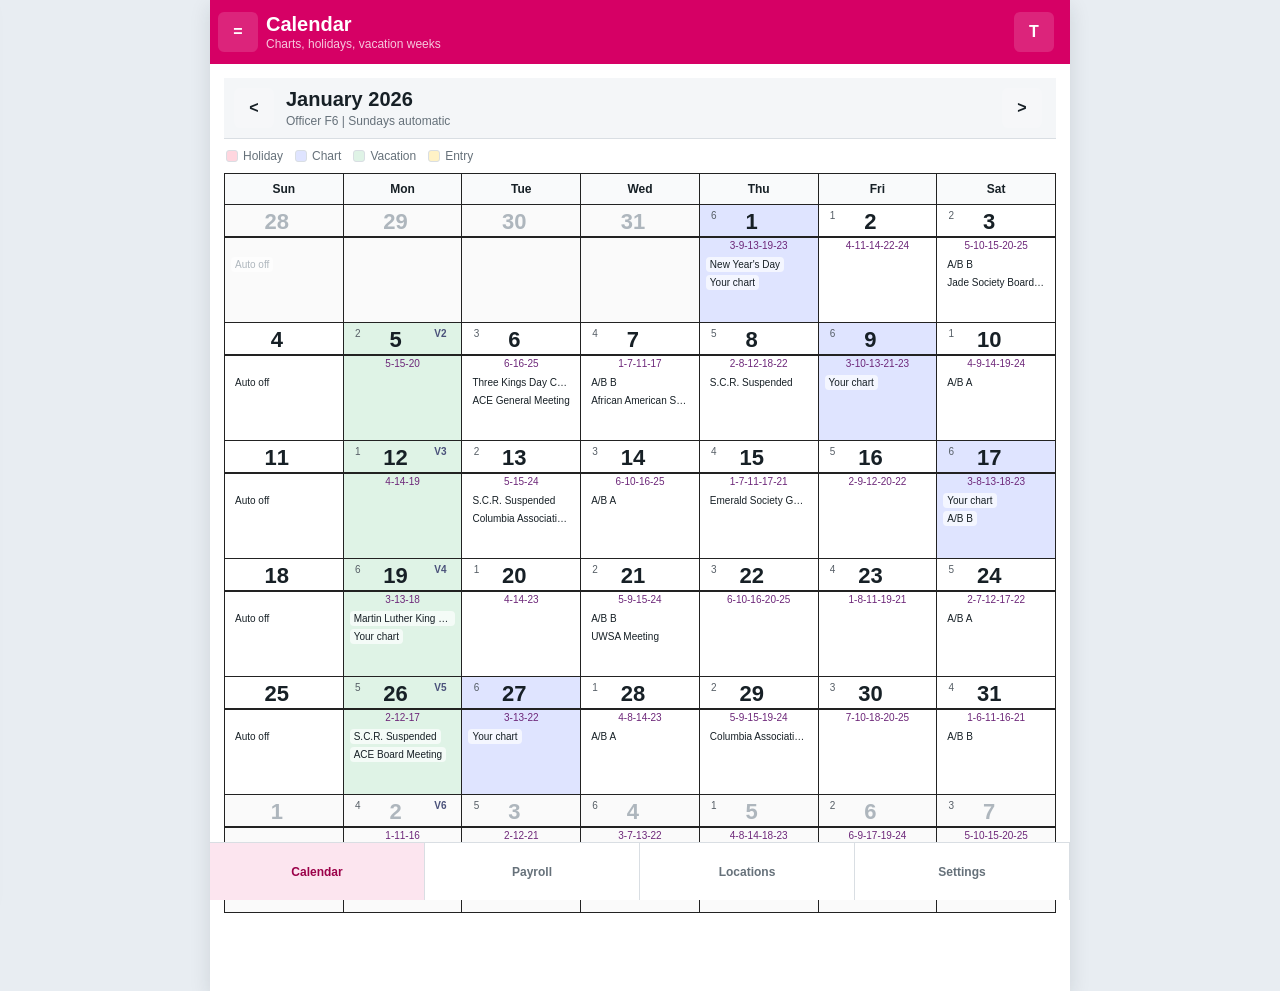
==== index.html @ 22034776 "Initial sanitation daily prototype" ====
<!doctype html>
<html lang="en">
<head>
  <meta charset="utf-8">
  <meta name="viewport" content="width=device-width, initial-scale=1">
  <title>Sanitation Daily</title>
  <link rel="stylesheet" href="styles.css">
</head>
<body>
  <div class="app-shell">
    <header class="topbar">
      <button class="icon-button" id="drawerToggle" aria-label="Open menu">=</button>
      <div class="title-block">
        <h1 id="screenTitle">Calendar</h1>
        <span id="screenSubtitle">Phase 1</span>
      </div>
      <button class="icon-button" id="todayButton" aria-label="Jump to today">T</button>
    </header>

    <aside class="drawer" id="drawer" aria-label="Main menu">
      <div class="drawer-brand">
        <div class="brand-mark">SD</div>
        <div>
          <strong>Sanitation Daily</strong>
          <span>34 open items</span>
        </div>
      </div>
      <nav class="drawer-nav">
        <button class="nav-item active" data-screen="calendar">Calendar</button>
        <button class="nav-item" data-screen="payroll">Payroll Entry</button>
        <button class="nav-item" data-screen="locations">Locations</button>
        <button class="nav-item" data-screen="settings">Settings</button>
        <button class="nav-item" data-screen="rules">Charts / Holidays</button>
      </nav>
      <div class="drawer-foot">
        <span>Phase 1 focus</span>
        <strong>Calendar, Payroll, Settings, Locations</strong>
      </div>
    </aside>
    <div class="scrim" id="scrim"></div>

    <main class="content">
      <section class="screen active" id="calendarScreen" aria-labelledby="calendarHeading">
        <div class="calendar-toolbar">
          <button class="step-button" id="prevMonth" aria-label="Previous month">&lt;</button>
          <div>
            <h2 id="calendarHeading">January 2025</h2>
            <p id="calendarMode">Officer F6, Sundays automatic</p>
          </div>
          <button class="step-button" id="nextMonth" aria-label="Next month">&gt;</button>
        </div>
        <div class="calendar-legend">
          <span><i class="swatch holiday"></i>Holiday</span>
          <span><i class="swatch chart"></i>Chart</span>
          <span><i class="swatch vacation"></i>Vacation</span>
          <span><i class="swatch entry"></i>Entry</span>
        </div>
        <div class="calendar-grid" id="calendarGrid"></div>
      </section>

      <section class="screen" id="payrollScreen" aria-labelledby="payrollHeading">
        <div class="screen-band">
          <h2 id="payrollHeading">Payroll Entry</h2>
          <input type="date" id="entryDate">
        </div>

        <form id="payrollForm" class="form-stack">
          <fieldset class="segmented" aria-label="Work status">
            <label><input type="radio" name="workStatus" value="workedHoliday" checked><span>Worked/Holiday</span></label>
            <label><input type="radio" name="workStatus" value="workedChart"><span>Worked Chart</span></label>
            <label><input type="radio" name="workStatus" value="workedVacation"><span>Worked Vacation</span></label>
          </fieldset>

          <label class="field">
            <span>Location</span>
            <select id="entryLocation"></select>
          </label>

          <label class="field">
            <span>Function</span>
            <select id="entryFunction"></select>
          </label>
          <div class="status-row" id="functionStatus">No paid rule selected yet.</div>

          <div class="two-col">
            <label class="field">
              <span>Shift Start</span>
              <select id="shiftStart"></select>
            </label>
            <label class="field">
              <span>Shift End</span>
              <select id="shiftEnd"></select>
            </label>
          </div>

          <label class="check-row">
            <input type="checkbox" id="routeExtension" checked>
            <span>Route Extension</span>
          </label>

          <label class="field">
            <span>Truck Money (In Hours)</span>
            <select id="truckMoney"></select>
          </label>

          <div class="two-col">
            <label class="field">
              <span>Partner</span>
              <input id="partner" type="text" placeholder="Partner name">
            </label>
            <label class="field">
              <span>Dump</span>
              <select id="dumpStatus"></select>
            </label>
          </div>

          <div class="number-grid">
            <label class="field"><span>Comp Gained</span><input id="compGained" inputmode="decimal" type="number" step="0.25" value="0"></label>
            <label class="field"><span>Comp Used</span><input id="compUsed" inputmode="decimal" type="number" step="0.25" value="0"></label>
            <label class="field"><span>Holiday Gained</span><input id="holidayGained" inputmode="decimal" type="number" step="0.25" value="0"></label>
            <label class="field"><span>Holiday Used</span><input id="holidayUsed" inputmode="decimal" type="number" step="0.25" value="0"></label>
            <label class="field"><span>Gains</span><input id="gains" inputmode="numeric" type="number" step="1" value="0"></label>
            <label class="field"><span>Losses</span><input id="losses" inputmode="numeric" type="number" step="1" value="0"></label>
          </div>

          <label class="check-row">
            <input type="checkbox" id="paidForWork">
            <span>Paid For Work</span>
          </label>

          <label class="field">
            <span>Note</span>
            <textarea id="note" rows="4" placeholder="Daily notes"></textarea>
          </label>

          <div class="action-row">
            <button type="submit" class="primary">Save Entry</button>
            <button type="button" id="clearEntry" class="secondary">Clear</button>
          </div>
        </form>
      </section>

      <section class="screen" id="locationsScreen" aria-labelledby="locationsHeading">
        <div class="screen-band">
          <h2 id="locationsHeading">Locations</h2>
          <select id="boroughSelect">
            <option>Manhattan</option>
            <option>Bronx</option>
            <option>Brooklyn</option>
            <option>Queens</option>
            <option>Staten Island</option>
          </select>
        </div>
        <div class="location-layout">
          <div class="location-list" id="locationList"></div>
          <article class="location-detail" id="locationDetail"></article>
        </div>
      </section>

      <section class="screen" id="settingsScreen" aria-labelledby="settingsHeading">
        <div class="screen-band">
          <h2 id="settingsHeading">Settings</h2>
          <button class="secondary compact" id="saveSettings">Save</button>
        </div>

        <div class="settings-grid">
          <label class="field">
            <span>Calendar Year</span>
            <select id="settingYear"></select>
          </label>
          <label class="field">
            <span>Chart Type</span>
            <select id="chartType">
              <option value="officer">Officer Chart</option>
              <option value="sanitation">Sanitation Worker Chart</option>
              <option value="ab">A-Day / B-Day</option>
              <option value="saturday">Saturday Chart</option>
            </select>
          </label>
          <label class="field">
            <span>Officer Chart</span>
            <select id="officerChart"></select>
          </label>
          <label class="field">
            <span>Sanitation Chart</span>
            <select id="sanitationChart"></select>
          </label>
          <label class="field">
            <span>A/B Chart</span>
            <select id="abChart">
              <option value="A">A Day</option>
              <option value="B">B Day</option>
            </select>
          </label>
          <label class="check-row">
            <input type="checkbox" id="saturdayChart">
            <span>Saturday Chart</span>
          </label>
          <label class="field">
            <span>Home District</span>
            <select id="homeDistrict"></select>
          </label>
          <label class="field">
            <span>Money Storage</span>
            <select id="moneyStorage">
              <option value="both">Hours + Dollars</option>
            </select>
          </label>
        </div>

        <section class="settings-section">
          <h3>Vacation Batches</h3>
          <div class="vacation-grid" id="vacationGrid"></div>
        </section>
      </section>

      <section class="screen" id="rulesScreen" aria-labelledby="rulesHeading">
        <div class="screen-band">
          <h2 id="rulesHeading">Charts / Holidays</h2>
          <span class="pill">Draft rules</span>
        </div>
        <div class="rules-list" id="rulesList"></div>
      </section>
    </main>

    <nav class="bottom-nav" aria-label="Quick navigation">
      <button class="bottom-item active" data-screen="calendar">Calendar</button>
      <button class="bottom-item" data-screen="payroll">Payroll</button>
      <button class="bottom-item" data-screen="locations">Locations</button>
      <button class="bottom-item" data-screen="settings">Settings</button>
    </nav>

    <div class="modal-scrim" id="vacationPicker" hidden>
      <section class="vacation-dialog" role="dialog" aria-modal="true" aria-labelledby="vacationPickerTitle">
        <div class="vacation-dialog-head">
          <h2 id="vacationPickerTitle">Choose A Vacation Batch</h2>
          <button class="icon-button" type="button" id="vacationPickerClose" aria-label="Close vacation batch picker">x</button>
        </div>
        <div class="vacation-option-list" id="vacationOptionList"></div>
      </section>
    </div>
  </div>

  <script src="app.js"></script>
</body>
</html>
---- styles.css ----
:root {
  --ink: #172026;
  --muted: #66717a;
  --line: #d9dee3;
  --calendar-sheet-line: #222;
  --paper: #ffffff;
  --band: #f4f6f8;
  --accent: #d60065;
  --accent-dark: #9b0049;
  --blue: #dfe4ff;
  --blue-ink: #2038a5;
  --pink: #ffd6df;
  --green: #dff3e6;
  --amber: #fff2c6;
  --teal: #d9f4f1;
  --shadow: 0 6px 20px rgba(18, 31, 42, 0.12);
}

* {
  box-sizing: border-box;
}

body {
  margin: 0;
  min-height: 100vh;
  color: var(--ink);
  background: #e8edf2;
  font-family: Arial, Helvetica, sans-serif;
}

button,
input,
select,
textarea {
  font: inherit;
}

button {
  cursor: pointer;
}

.app-shell {
  position: relative;
  max-width: 860px;
  min-height: 100vh;
  margin: 0 auto;
  background: var(--paper);
  box-shadow: var(--shadow);
  overflow-x: hidden;
}

.topbar {
  position: sticky;
  top: 0;
  z-index: 20;
  display: grid;
  grid-template-columns: 48px 1fr 48px;
  align-items: center;
  min-height: 64px;
  padding: 8px 8px;
  color: #fff;
  background: var(--accent);
}

.title-block h1 {
  margin: 0;
  font-size: 20px;
  line-height: 1.1;
  letter-spacing: 0;
}

.title-block span {
  display: block;
  margin-top: 2px;
  font-size: 12px;
  color: rgba(255, 255, 255, 0.78);
}

.icon-button,
.step-button {
  width: 40px;
  height: 40px;
  border: 0;
  border-radius: 6px;
  color: inherit;
  background: rgba(255, 255, 255, 0.14);
  font-weight: 700;
}

.drawer {
  position: fixed;
  z-index: 40;
  inset: 0 auto 0 0;
  width: min(330px, 84vw);
  background: #fff;
  transform: translateX(-105%);
  transition: transform 180ms ease;
  box-shadow: var(--shadow);
}

.drawer.open {
  transform: translateX(0);
}

.scrim {
  position: fixed;
  z-index: 35;
  inset: 0;
  display: none;
  background: rgba(0, 0, 0, 0.36);
}

.scrim.open {
  display: block;
}

.drawer-brand {
  display: flex;
  gap: 12px;
  align-items: center;
  padding: 18px 18px 14px;
  color: #fff;
  background: linear-gradient(135deg, var(--accent), #6b2737);
}

.brand-mark {
  display: grid;
  width: 48px;
  height: 48px;
  place-items: center;
  border-radius: 50%;
  background: rgba(255, 255, 255, 0.2);
  font-weight: 700;
}

.drawer-brand span,
.drawer-foot span {
  display: block;
  margin-top: 3px;
  font-size: 12px;
  color: rgba(255, 255, 255, 0.78);
}

.drawer-nav {
  display: grid;
  padding: 8px;
}

.nav-item {
  min-height: 48px;
  border: 0;
  border-radius: 6px;
  padding: 0 14px;
  text-align: left;
  color: var(--ink);
  background: transparent;
}

.nav-item.active,
.nav-item:hover {
  background: #f6dbe7;
  color: var(--accent-dark);
  font-weight: 700;
}

.drawer-foot {
  margin: 14px;
  padding: 12px;
  border-radius: 6px;
  color: #fff;
  background: #2c3640;
}

.content {
  padding: 14px 14px 78px;
}

.screen {
  display: none;
}

.screen.active {
  display: block;
}

.calendar-toolbar,
.screen-band {
  display: grid;
  grid-template-columns: 44px 1fr 44px;
  gap: 8px;
  align-items: center;
  padding: 10px;
  border-bottom: 1px solid var(--line);
  background: var(--band);
}

.screen-band {
  grid-template-columns: 1fr auto;
  min-height: 56px;
}

.calendar-toolbar h2,
.screen-band h2 {
  margin: 0;
  font-size: 20px;
  letter-spacing: 0;
}

.calendar-toolbar p {
  margin: 3px 0 0;
  font-size: 12px;
  color: var(--muted);
}

.calendar-legend {
  display: flex;
  gap: 12px;
  flex-wrap: wrap;
  padding: 10px 2px;
  font-size: 12px;
  color: var(--muted);
}

.calendar-legend span {
  display: inline-flex;
  align-items: center;
  gap: 5px;
}

.swatch {
  width: 12px;
  height: 12px;
  border: 1px solid var(--line);
  border-radius: 3px;
}

.swatch.holiday,
.day.holiday {
  background: var(--pink);
}

.swatch.chart,
.day.chart {
  background: var(--blue);
}

.swatch.vacation,
.day.vacation {
  background: var(--green);
}

.swatch.entry {
  background: var(--amber);
}

.calendar-grid {
  display: grid;
  grid-template-columns: repeat(7, minmax(0, 1fr));
  border: 1px solid var(--calendar-sheet-line);
  border-bottom: 0;
  border-right: 0;
}

.weekday,
.day {
  min-width: 0;
  border-right: 1px solid var(--calendar-sheet-line);
  border-bottom: 1px solid var(--calendar-sheet-line);
}

.weekday {
  padding: 8px 2px;
  text-align: center;
  font-size: 12px;
  font-weight: 700;
  background: #f9fafb;
}

.day {
  display: flex;
  flex-direction: column;
  gap: 3px;
  min-height: 118px;
  padding: 6px;
  background: #fff;
}

.day.muted {
  color: #aeb6bd;
  background: #fafafa;
}

.day button {
  display: grid;
  gap: 2px;
  width: 100%;
  border: 0;
  padding: 0;
  background: transparent;
  color: inherit;
  text-align: left;
}

.date-row {
  display: grid;
  grid-template-columns: 16px minmax(0, 1fr) 30px;
  align-items: start;
  gap: 2px;
  position: relative;
  padding-bottom: 5px;
}

.date-row::after {
  content: "";
  position: absolute;
  right: -6px;
  bottom: 0;
  left: -6px;
  height: 2px;
  background: var(--calendar-sheet-line);
}

.officer-code,
.vacation-code {
  min-height: 16px;
  overflow: hidden;
  color: #565e66;
  font-size: 10px;
  line-height: 1;
  text-align: center;
}

.vacation-code {
  color: #4a517a;
  font-weight: 700;
}

.date-number {
  display: block;
  font-size: 22px;
  font-weight: 700;
  line-height: 1;
  text-align: center;
}

.sanitation-code {
  display: block;
  min-height: 14px;
  overflow: hidden;
  text-align: center;
  text-overflow: ellipsis;
  white-space: nowrap;
  font-size: 10px;
  color: #6d2779;
}

.tag {
  display: block;
  width: fit-content;
  max-width: 100%;
  border-radius: 4px;
  padding: 2px 4px;
  overflow: hidden;
  text-overflow: ellipsis;
  white-space: nowrap;
  font-size: 10px;
  background: rgba(255, 255, 255, 0.68);
}

.tag.entry {
  background: var(--amber);
}

.form-stack,
.settings-section,
.rules-list,
.location-detail {
  display: grid;
  gap: 12px;
  padding: 14px 0;
}

.segmented {
  display: grid;
  grid-template-columns: repeat(3, minmax(0, 1fr));
  gap: 6px;
  padding: 0;
  border: 0;
  margin: 0;
}

.segmented label {
  min-width: 0;
}

.segmented input {
  position: absolute;
  opacity: 0;
}

.segmented span {
  display: grid;
  min-height: 44px;
  place-items: center;
  border: 1px solid var(--line);
  border-radius: 6px;
  padding: 6px;
  text-align: center;
  font-size: 13px;
  background: #fff;
}

.segmented input:checked + span {
  border-color: var(--accent);
  color: var(--accent-dark);
  background: #fce5ef;
  font-weight: 700;
}

.field {
  display: grid;
  gap: 6px;
}

.field span,
.check-row span {
  font-size: 12px;
  font-weight: 700;
  color: #3a454d;
}

.field input,
.field select,
.field textarea,
.screen-band input,
.screen-band select {
  width: 100%;
  min-height: 42px;
  border: 1px solid var(--line);
  border-radius: 6px;
  padding: 8px 10px;
  color: var(--ink);
  background: #fff;
}

.field textarea {
  resize: vertical;
}

.two-col,
.number-grid,
.settings-grid {
  display: grid;
  grid-template-columns: repeat(2, minmax(0, 1fr));
  gap: 10px;
}

.number-grid {
  grid-template-columns: repeat(3, minmax(0, 1fr));
}

.check-row {
  display: flex;
  min-height: 44px;
  align-items: center;
  gap: 10px;
  border: 1px solid var(--line);
  border-radius: 6px;
  padding: 8px 10px;
  background: #fff;
}

.check-row input {
  width: 22px;
  height: 22px;
  accent-color: var(--accent);
}

.status-row {
  min-height: 38px;
  border-left: 4px solid var(--teal);
  padding: 9px 10px;
  color: #29524d;
  background: var(--teal);
  font-size: 13px;
}

.action-row {
  display: grid;
  grid-template-columns: 1fr 1fr;
  gap: 10px;
  position: sticky;
  bottom: 58px;
  padding: 10px 0;
  background: rgba(255, 255, 255, 0.94);
}

.primary,
.secondary {
  min-height: 44px;
  border-radius: 6px;
  padding: 0 14px;
  font-weight: 700;
}

.primary {
  border: 1px solid var(--accent);
  color: #fff;
  background: var(--accent);
}

.secondary {
  border: 1px solid var(--line);
  color: var(--ink);
  background: #fff;
}

.compact {
  min-height: 36px;
}

.location-layout {
  display: grid;
  gap: 12px;
}

.location-list {
  display: grid;
  gap: 6px;
  padding-top: 12px;
}

.location-button {
  display: grid;
  grid-template-columns: 1fr auto;
  gap: 10px;
  align-items: center;
  min-height: 48px;
  border: 1px solid var(--line);
  border-radius: 6px;
  padding: 9px 10px;
  text-align: left;
  color: var(--ink);
  background: #fff;
}

.location-button.active {
  border-color: var(--accent);
  background: #fce5ef;
}

.location-button small,
.detail-row small {
  display: block;
  color: var(--muted);
  font-size: 12px;
}

.location-detail {
  border-top: 1px solid var(--line);
}

.detail-title {
  display: grid;
  gap: 3px;
  padding: 12px;
  color: #fff;
  background: var(--accent);
}

.detail-title h3 {
  margin: 0;
  font-size: 22px;
  letter-spacing: 0;
}

.detail-title span {
  color: rgba(255, 255, 255, 0.8);
}

.detail-row {
  display: grid;
  gap: 4px;
  padding: 10px 12px;
  border-bottom: 1px solid var(--line);
}

.detail-actions {
  display: grid;
  grid-template-columns: 1fr 1fr;
  gap: 10px;
  padding: 0 12px;
}

.detail-actions a {
  display: grid;
  min-height: 42px;
  place-items: center;
  border-radius: 6px;
  color: #fff;
  background: #23714a;
  text-decoration: none;
  font-weight: 700;
}

.detail-actions a:last-child {
  background: #315f8c;
}

.map-preview {
  position: relative;
  min-height: 220px;
  margin: 0 12px 4px;
  border: 1px solid var(--line);
  border-radius: 6px;
  overflow: hidden;
  background:
    linear-gradient(35deg, transparent 0 46%, rgba(255,255,255,0.8) 47% 50%, transparent 51%),
    linear-gradient(110deg, transparent 0 55%, rgba(255,255,255,0.55) 56% 59%, transparent 60%),
    linear-gradient(160deg, #c7d7cf, #b7ccd9 48%, #90adc0 49%, #93b9ca);
}

.map-preview::before {
  content: "";
  position: absolute;
  inset: 24px;
  border: 2px solid rgba(255, 255, 255, 0.7);
  transform: rotate(-11deg);
}

.map-pin {
  position: absolute;
  left: 48%;
  top: 42%;
  width: 24px;
  height: 24px;
  border-radius: 50% 50% 50% 0;
  background: #d62828;
  transform: rotate(-45deg);
}

.map-pin::after {
  content: "";
  position: absolute;
  inset: 7px;
  border-radius: 50%;
  background: #fff;
}

.settings-section h3 {
  margin: 0;
  font-size: 16px;
}

.vacation-grid {
  display: grid;
  overflow-x: auto;
  grid-template-columns: 1fr;
  gap: 12px;
  border-top: 1px solid #c7ccd4;
  padding: 10px;
  background: #aeb4bf;
}

.vacation-board-heading {
  color: #5f6875;
  font-size: 15px;
}

.vacation-batch-row {
  display: grid;
  grid-template-columns: repeat(8, minmax(44px, 1fr));
  gap: 8px;
  min-width: 520px;
}

.vacation-day-header-row {
  display: grid;
  grid-template-columns: repeat(8, minmax(44px, 1fr));
  gap: 8px;
  min-width: 520px;
  align-items: end;
}

.vacation-day-header {
  display: grid;
  min-height: 22px;
  place-items: center;
  color: #384452;
  font-size: 12px;
  font-weight: 800;
  text-align: center;
}

.vacation-board-tile {
  display: grid;
  min-height: 58px;
  place-items: center;
  align-content: center;
  gap: 3px;
  border: 1px solid var(--line);
  border-radius: 4px;
  color: var(--ink);
  background: #e8ecef;
  box-shadow: 0 2px 4px rgba(20, 28, 38, 0.18);
  font-weight: 800;
  text-align: center;
}

.vacation-board-tile span,
.vacation-board-tile strong {
  display: block;
  line-height: 1.05;
}

.vacation-board-tile span {
  font-size: 11px;
}

.vacation-board-tile strong {
  font-size: 12px;
}

.vacation-pick-tile {
  width: 100%;
  border-color: #c8d0d8;
}

.vacation-pick-tile.selected {
  border-color: var(--accent);
  background: #fce5ef;
}

.vacation-day-tile {
  font-size: 13px;
}

.vacation-week-tile {
  white-space: normal;
}

.modal-scrim {
  position: fixed;
  z-index: 80;
  inset: 0;
  display: grid;
  place-items: center;
  padding: 18px;
  background: rgba(0, 0, 0, 0.54);
}

.modal-scrim[hidden] {
  display: none;
}

.vacation-dialog {
  display: grid;
  grid-template-rows: auto 1fr;
  width: min(720px, 92vw);
  max-height: min(720px, 86vh);
  overflow: hidden;
  border-radius: 6px;
  background: #fff;
  box-shadow: var(--shadow);
}

.vacation-dialog-head {
  display: flex;
  align-items: center;
  justify-content: space-between;
  gap: 12px;
  border-bottom: 1px solid var(--line);
  padding: 18px 20px;
}

.vacation-dialog-head h2 {
  margin: 0;
  font-size: 22px;
  letter-spacing: 0;
}

.vacation-dialog-head .icon-button {
  color: var(--ink);
  background: #eef1f4;
}

.vacation-option-list {
  overflow: auto;
  padding: 6px 0;
}

.vacation-option {
  display: grid;
  grid-template-columns: 86px 1fr;
  width: 100%;
  align-items: center;
  border: 0;
  padding: 15px 22px;
  color: var(--ink);
  background: #fff;
  text-align: left;
}

.vacation-option:hover,
.vacation-option.selected {
  background: #fff3f8;
}

.vacation-option-code {
  font-size: 20px;
  font-weight: 700;
}

.vacation-option-range {
  font-size: 20px;
  line-height: 1.25;
}

.rules-list {
  gap: 8px;
}

.rule-row {
  display: grid;
  gap: 5px;
  border: 1px solid var(--line);
  border-radius: 6px;
  padding: 10px;
  background: #fff;
}

.rule-row strong {
  font-size: 14px;
}

.rule-row span {
  color: var(--muted);
  font-size: 13px;
}

.coverage-row {
  gap: 10px;
}

.coverage-grid {
  display: grid;
  grid-template-columns: repeat(2, minmax(0, 1fr));
  gap: 6px;
}

.coverage-pill {
  display: flex;
  min-width: 0;
  min-height: 30px;
  align-items: center;
  justify-content: space-between;
  gap: 6px;
  border: 1px solid var(--line);
  border-radius: 4px;
  padding: 5px 7px;
  overflow: hidden;
  color: var(--ink);
  background: #fff;
  font-size: 12px;
}

.coverage-pill b {
  flex: 0 0 auto;
  color: var(--muted);
  font-size: 10px;
  text-transform: uppercase;
}

.coverage-pill.imported {
  border-color: #a9d9b8;
  background: #eefaf1;
}

.coverage-pill.imported b {
  color: #236d3c;
}

.coverage-pill.pending {
  border-color: #ead9a1;
  background: #fff9e8;
}

.coverage-pill.pending b {
  color: #7a5600;
}

.analyzer-row {
  gap: 12px;
  border-color: #b8c5de;
  background: #f8fbff;
}

.analyzer-head {
  display: flex;
  align-items: start;
  justify-content: space-between;
  gap: 10px;
}

.analyzer-head span {
  flex: 0 0 auto;
  max-width: 48%;
  border-radius: 4px;
  padding: 4px 7px;
  color: #284477;
  background: #e7edff;
  font-size: 12px;
  text-align: right;
}

.metric-grid {
  display: grid;
  grid-template-columns: repeat(4, minmax(0, 1fr));
  gap: 6px;
}

.metric-tile {
  display: grid;
  gap: 3px;
  min-height: 54px;
  border: 1px solid #d7deea;
  border-radius: 4px;
  padding: 7px;
  background: #fff;
}

.metric-tile span {
  color: var(--muted);
  font-size: 11px;
}

.metric-tile strong {
  font-size: 20px;
  line-height: 1;
}

.analyzer-list {
  display: grid;
  gap: 6px;
}

.analyzer-detail,
.analyzer-empty {
  display: grid;
  grid-template-columns: 118px minmax(0, 1fr);
  gap: 4px 8px;
  border: 1px solid var(--line);
  border-radius: 4px;
  padding: 8px;
  background: #fff;
}

.analyzer-detail strong {
  grid-row: span 2;
}

.analyzer-detail span {
  color: var(--ink);
}

.analyzer-detail small {
  color: var(--muted);
  font-size: 11px;
}

.analyzer-empty {
  grid-template-columns: 1fr;
  color: var(--muted);
  font-size: 13px;
}

.comparison-grid {
  display: grid;
  grid-template-columns: minmax(0, 1fr);
  gap: 10px;
}

.comparison-section {
  display: grid;
  gap: 6px;
}

.comparison-section h3 {
  margin: 0;
  font-size: 14px;
}

.comparison-list {
  display: grid;
  grid-template-columns: repeat(2, minmax(0, 1fr));
  gap: 5px;
}

.comparison-line {
  display: grid;
  grid-template-columns: minmax(50px, 1fr) repeat(3, auto);
  gap: 5px;
  align-items: center;
  min-height: 32px;
  border: 1px solid var(--line);
  border-radius: 4px;
  padding: 5px 6px;
  background: #fff;
}

.comparison-line.active {
  border-color: var(--accent);
  background: #fce5ef;
}

.comparison-line strong {
  font-size: 12px;
}

.comparison-line span {
  color: var(--muted);
  font-size: 11px;
}

.pill {
  display: inline-grid;
  min-height: 30px;
  align-items: center;
  border-radius: 999px;
  padding: 0 10px;
  color: #603200;
  background: var(--amber);
  font-size: 12px;
  font-weight: 700;
}

.bottom-nav {
  position: fixed;
  z-index: 25;
  left: 50%;
  bottom: 0;
  display: grid;
  grid-template-columns: repeat(4, minmax(0, 1fr));
  width: min(860px, 100vw);
  min-height: 58px;
  transform: translateX(-50%);
  border-top: 1px solid var(--line);
  background: #fff;
}

.bottom-item {
  border: 0;
  border-right: 1px solid var(--line);
  color: var(--muted);
  background: #fff;
  font-size: 12px;
  font-weight: 700;
}

.bottom-item.active {
  color: var(--accent-dark);
  background: #fce5ef;
}

@media (max-width: 560px) {
  .content {
    padding: 10px 10px 76px;
  }

  .day {
    min-height: 86px;
    padding: 4px;
  }

  .date-number {
    font-size: 19px;
  }

  .officer-code,
  .vacation-code,
  .sanitation-code,
  .tag {
    font-size: 9px;
  }

  .segmented {
    grid-template-columns: 1fr;
  }

  .two-col,
  .number-grid,
  .settings-grid {
    grid-template-columns: 1fr;
  }

  .vacation-grid {
    grid-template-columns: 1fr;
  }

  .analyzer-head {
    display: grid;
  }

  .analyzer-head span {
    max-width: none;
    text-align: left;
  }

  .metric-grid,
  .comparison-list {
    grid-template-columns: 1fr;
  }

  .analyzer-detail,
  .analyzer-empty {
    grid-template-columns: 1fr;
  }

  .analyzer-detail strong {
    grid-row: auto;
  }
}

@media (min-width: 740px) {
  .location-layout {
    grid-template-columns: 320px 1fr;
    align-items: start;
  }

  .location-detail {
    border-top: 0;
    border-left: 1px solid var(--line);
    padding-left: 12px;
  }
}
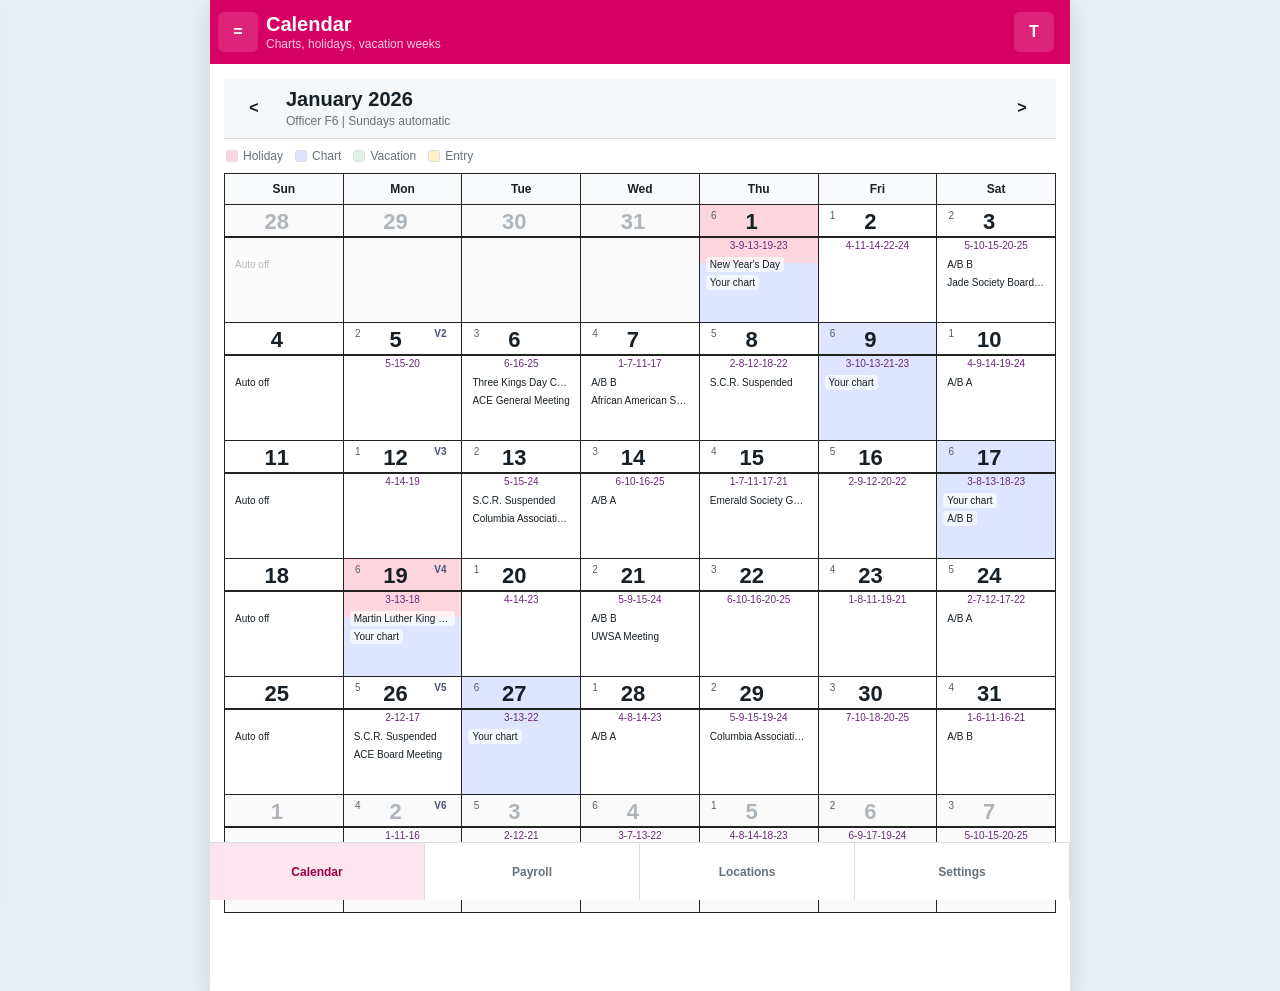
==== commit f0fad39a: "Add payroll calendar date picker flow" ====
--- a/index.html
+++ b/index.html
@@ -26,15 +26,26 @@
         </div>
       </div>
       <nav class="drawer-nav">
-        <button class="nav-item active" data-screen="calendar">Calendar</button>
-        <button class="nav-item" data-screen="payroll">Payroll Entry</button>
-        <button class="nav-item" data-screen="locations">Locations</button>
-        <button class="nav-item" data-screen="settings">Settings</button>
-        <button class="nav-item" data-screen="rules">Charts / Holidays</button>
+        <button class="nav-item active" data-screen="calendar"><span class="nav-icon nav-icon-calendar" aria-hidden="true"></span><span>Calendar</span></button>
+        <button class="nav-item" data-screen="payrollCalendar"><span class="nav-icon nav-icon-payroll" aria-hidden="true"></span><span>Payroll Entry</span></button>
+        <button class="nav-item" data-screen="eventPlanner"><span class="nav-icon nav-icon-event" aria-hidden="true"></span><span>Event Planner</span></button>
+        <button class="nav-item" data-screen="locations"><span class="nav-icon nav-icon-map" aria-hidden="true"></span><span>Locations</span></button>
+        <button class="nav-item" data-screen="clinic"><span class="nav-icon nav-icon-clinic" aria-hidden="true"></span><span>Clinic</span></button>
+        <button class="nav-item" data-screen="ecb"><span class="nav-icon nav-icon-ecb" aria-hidden="true"></span><span>ECB Summonses</span></button>
+        <button class="nav-item" data-screen="whoDumped"><span class="nav-icon nav-icon-dump" aria-hidden="true"></span><span>Who Dumped Last?</span></button>
+        <button class="nav-item" data-screen="hours"><span class="nav-icon nav-icon-hours" aria-hidden="true"></span><span>Hours?</span></button>
+        <button class="nav-item" data-screen="stats"><span class="nav-icon nav-icon-stats" aria-hidden="true"></span><span>Stats</span></button>
+        <button class="nav-item" data-screen="piggyBank"><span class="nav-icon nav-icon-piggy" aria-hidden="true"></span><span>Piggy Bank</span></button>
+        <button class="nav-item" data-screen="settings"><span class="nav-icon nav-icon-settings" aria-hidden="true"></span><span>Settings</span></button>
+        <button class="nav-item" data-screen="backupRestore"><span class="nav-icon nav-icon-backup" aria-hidden="true"></span><span>Backup / Restore</span></button>
+        <button class="nav-item" data-screen="notifications"><span class="nav-icon nav-icon-bell" aria-hidden="true"></span><span>Notifications</span></button>
+        <button class="nav-item" data-screen="contact"><span class="nav-icon nav-icon-contact" aria-hidden="true"></span><span>Contact Me</span></button>
+        <button class="nav-item" data-screen="tutorial"><span class="nav-icon nav-icon-tutorial" aria-hidden="true"></span><span>Tutorial</span></button>
+        <button class="nav-item" data-screen="about"><span class="nav-icon nav-icon-about" aria-hidden="true"></span><span>About</span></button>
       </nav>
       <div class="drawer-foot">
-        <span>Phase 1 focus</span>
-        <strong>Calendar, Payroll, Settings, Locations</strong>
+        <span>Reference menu</span>
+        <strong>16 source-backed entries</strong>
       </div>
     </aside>
     <div class="scrim" id="scrim"></div>
@@ -58,84 +69,109 @@
         <div class="calendar-grid" id="calendarGrid"></div>
       </section>
 
+      <section class="screen" id="payrollCalendarScreen" aria-labelledby="payrollCalendarHeading">
+        <div class="payroll-calendar-nav">
+          <button class="step-button" id="payrollPrevMonth" aria-label="Previous payroll month">&lt;</button>
+          <span class="payroll-calendar-date-icon" aria-hidden="true">15</span>
+          <button class="step-button" id="payrollNextMonth" aria-label="Next payroll month">&gt;</button>
+        </div>
+        <div class="payroll-month-band">
+          <h2 id="payrollCalendarHeading">Payroll for January 2026</h2>
+          <p id="payrollCalendarMode" class="visually-hidden">Choose a payroll date</p>
+        </div>
+        <div class="calendar-grid payroll-calendar-grid" id="payrollCalendarGrid"></div>
+      </section>
+
       <section class="screen" id="payrollScreen" aria-labelledby="payrollHeading">
-        <div class="screen-band">
-          <h2 id="payrollHeading">Payroll Entry</h2>
-          <input type="date" id="entryDate">
-        </div>
-
-        <form id="payrollForm" class="form-stack">
-          <fieldset class="segmented" aria-label="Work status">
-            <label><input type="radio" name="workStatus" value="workedHoliday" checked><span>Worked/Holiday</span></label>
-            <label><input type="radio" name="workStatus" value="workedChart"><span>Worked Chart</span></label>
-            <label><input type="radio" name="workStatus" value="workedVacation"><span>Worked Vacation</span></label>
+        <h2 id="payrollHeading" class="visually-hidden">Payroll Entry</h2>
+        <form id="payrollForm" class="payroll-sheet">
+          <label class="payroll-date-band">
+            <span id="entryDateLabel">January 1, 2026</span>
+            <input type="date" id="entryDate" aria-label="Payroll date">
+          </label>
+
+          <fieldset class="payroll-status-row" aria-label="Work status">
+            <label><input type="radio" name="workStatus" value="workedHoliday" checked><span>Worked/<br>Holiday</span></label>
+            <label><input type="radio" name="workStatus" value="workedChart"><span>Worked<br>Chart</span></label>
+            <label><input type="radio" name="workStatus" value="workedVacation"><span>Worked<br>Vacation</span></label>
           </fieldset>
 
-          <label class="field">
-            <span>Location</span>
-            <select id="entryLocation"></select>
-          </label>
-
-          <label class="field">
-            <span>Function</span>
-            <select id="entryFunction"></select>
-          </label>
-          <div class="status-row" id="functionStatus">No paid rule selected yet.</div>
-
-          <div class="two-col">
-            <label class="field">
-              <span>Shift Start</span>
-              <select id="shiftStart"></select>
+          <div class="payroll-row">
+            <span class="payroll-label">Location</span>
+            <button type="button" class="payroll-value payroll-picker" id="entryLocationButton" data-picker-control="entryLocation">
+              <span id="entryLocationDisplay"></span>
+            </button>
+            <select id="entryLocation" class="select-shadow"></select>
+          </div>
+
+          <div class="payroll-row payroll-row-boxed">
+            <span class="payroll-label">Function</span>
+            <button type="button" class="payroll-value payroll-picker function-value" id="entryFunctionButton" data-picker-control="entryFunction">
+              <span id="entryFunctionDisplay"></span>
+              <span class="payroll-icons" id="entryFunctionIcons" aria-hidden="true"></span>
+            </button>
+            <select id="entryFunction" class="select-shadow"></select>
+          </div>
+          <div class="status-row" id="functionStatus" hidden>No paid rule selected yet.</div>
+
+          <div class="payroll-row payroll-row-boxed shift-row">
+            <span class="payroll-label">Shift</span>
+            <button type="button" class="payroll-value payroll-picker" id="shiftStartButton" data-picker-control="shiftStart">
+              <span id="shiftStartDisplay"></span>
+            </button>
+            <button type="button" class="payroll-value payroll-picker" id="shiftEndButton" data-picker-control="shiftEnd">
+              <span id="shiftEndDisplay"></span>
+            </button>
+            <select id="shiftStart" class="select-shadow"></select>
+            <select id="shiftEnd" class="select-shadow"></select>
+          </div>
+
+          <label class="payroll-row payroll-check-row">
+            <span class="payroll-label">Route Extension</span>
+            <input type="checkbox" id="routeExtension" checked>
+            <span class="status-toggle" aria-hidden="true"></span>
+          </label>
+
+          <div class="payroll-row">
+            <span class="payroll-label">Truck Money (In Hours)</span>
+            <button type="button" class="payroll-value payroll-picker has-caret" id="truckMoneyButton" data-picker-control="truckMoney">
+              <span id="truckMoneyDisplay"></span>
+            </button>
+            <select id="truckMoney" class="select-shadow"></select>
+          </div>
+
+          <div class="payroll-row partner-row">
+            <label class="partner-input-wrap">
+              <span class="payroll-label">Partner</span>
+              <input id="partner" type="text">
             </label>
-            <label class="field">
-              <span>Shift End</span>
-              <select id="shiftEnd"></select>
-            </label>
-          </div>
-
-          <label class="check-row">
-            <input type="checkbox" id="routeExtension" checked>
-            <span>Route Extension</span>
-          </label>
-
-          <label class="field">
-            <span>Truck Money (In Hours)</span>
-            <select id="truckMoney"></select>
-          </label>
-
-          <div class="two-col">
-            <label class="field">
-              <span>Partner</span>
-              <input id="partner" type="text" placeholder="Partner name">
-            </label>
-            <label class="field">
-              <span>Dump</span>
-              <select id="dumpStatus"></select>
-            </label>
-          </div>
-
-          <div class="number-grid">
-            <label class="field"><span>Comp Gained</span><input id="compGained" inputmode="decimal" type="number" step="0.25" value="0"></label>
-            <label class="field"><span>Comp Used</span><input id="compUsed" inputmode="decimal" type="number" step="0.25" value="0"></label>
-            <label class="field"><span>Holiday Gained</span><input id="holidayGained" inputmode="decimal" type="number" step="0.25" value="0"></label>
-            <label class="field"><span>Holiday Used</span><input id="holidayUsed" inputmode="decimal" type="number" step="0.25" value="0"></label>
-            <label class="field"><span>Gains</span><input id="gains" inputmode="numeric" type="number" step="1" value="0"></label>
-            <label class="field"><span>Losses</span><input id="losses" inputmode="numeric" type="number" step="1" value="0"></label>
-          </div>
-
-          <label class="check-row">
+            <button type="button" class="payroll-value payroll-picker dump-picker" id="dumpStatusButton" data-picker-control="dumpStatus">
+              <span id="dumpStatusDisplay"></span>
+            </button>
+            <select id="dumpStatus" class="select-shadow"></select>
+          </div>
+
+          <label class="payroll-row numeric-row"><span class="payroll-label">Comp Time Gained</span><input id="compGained" inputmode="decimal" type="number" step="0.25" value="0"></label>
+          <label class="payroll-row numeric-row"><span class="payroll-label">Comp Time Used</span><input id="compUsed" inputmode="decimal" type="number" step="0.25" value="0"></label>
+          <label class="payroll-row numeric-row"><span class="payroll-label">Holiday Time Gained</span><input id="holidayGained" inputmode="decimal" type="number" step="0.25" value="0"></label>
+          <label class="payroll-row numeric-row"><span class="payroll-label">Holiday Time Used</span><input id="holidayUsed" inputmode="decimal" type="number" step="0.25" value="0"></label>
+          <label class="payroll-row numeric-row"><span class="payroll-label">Gains</span><input id="gains" inputmode="numeric" type="number" step="1" value="0"></label>
+          <label class="payroll-row numeric-row"><span class="payroll-label">Losses</span><input id="losses" inputmode="numeric" type="number" step="1" value="0"></label>
+
+          <label class="payroll-row payroll-check-row">
+            <span class="payroll-label">Paid For Work</span>
             <input type="checkbox" id="paidForWork">
-            <span>Paid For Work</span>
-          </label>
-
-          <label class="field">
-            <span>Note</span>
-            <textarea id="note" rows="4" placeholder="Daily notes"></textarea>
-          </label>
-
-          <div class="action-row">
-            <button type="submit" class="primary">Save Entry</button>
-            <button type="button" id="clearEntry" class="secondary">Clear</button>
+            <span class="status-toggle" aria-hidden="true"></span>
+          </label>
+
+          <label class="payroll-note-row">
+            <span class="payroll-label">Note:</span>
+            <textarea id="note" rows="3"></textarea>
+          </label>
+
+          <div class="payroll-action-row">
+            <button type="submit" class="secondary">OK</button>
+            <button type="button" id="clearEntry" class="secondary">CANCEL</button>
           </div>
         </form>
       </section>
@@ -157,6 +193,83 @@
         </div>
       </section>
 
+      <section class="screen module-screen" id="eventPlannerScreen" aria-labelledby="eventPlannerHeading">
+        <div class="screen-band">
+          <h2 id="eventPlannerHeading">Event Planner</h2>
+          <span class="pill">Queued</span>
+        </div>
+        <div class="module-placeholder">
+          <strong>Calendar and Event Entry</strong>
+          <span>Source-backed shell saved for the Event Planner module.</span>
+        </div>
+      </section>
+
+      <section class="screen module-screen" id="clinicScreen" aria-labelledby="clinicHeading">
+        <div class="screen-band">
+          <h2 id="clinicHeading">Clinic</h2>
+          <span class="pill">Queued</span>
+        </div>
+        <div class="module-placeholder">
+          <strong>Clinic Info</strong>
+          <span>Topic list and phone-number detail structure are tracked for build-out.</span>
+        </div>
+      </section>
+
+      <section class="screen module-screen" id="ecbScreen" aria-labelledby="ecbHeading">
+        <div class="screen-band">
+          <h2 id="ecbHeading">ECB Summonses</h2>
+          <span class="pill">Queued</span>
+        </div>
+        <div class="module-placeholder">
+          <strong>Return Dates</strong>
+          <span>Date and borough menus are tracked as unresolved data.</span>
+        </div>
+      </section>
+
+      <section class="screen module-screen" id="whoDumpedScreen" aria-labelledby="whoDumpedHeading">
+        <div class="screen-band">
+          <h2 id="whoDumpedHeading">Who Dumped Last?</h2>
+          <span class="pill">Queued</span>
+        </div>
+        <div class="module-placeholder">
+          <strong>Partner Dump History</strong>
+          <span>Rotation logic is saved for a later rule pass.</span>
+        </div>
+      </section>
+
+      <section class="screen module-screen" id="hoursScreen" aria-labelledby="hoursHeading">
+        <div class="screen-band">
+          <h2 id="hoursHeading">Hours?</h2>
+          <span class="pill">Queued</span>
+        </div>
+        <div class="module-placeholder">
+          <strong>Out-of-Town Hours</strong>
+          <span>District comparison rules are still on the unresolved list.</span>
+        </div>
+      </section>
+
+      <section class="screen module-screen" id="statsScreen" aria-labelledby="statsHeading">
+        <div class="screen-band">
+          <h2 id="statsHeading">Stats</h2>
+          <span class="pill">Queued</span>
+        </div>
+        <div class="module-placeholder">
+          <strong>Daily Totals</strong>
+          <span>Metrics will connect to payroll entries once rules are confirmed.</span>
+        </div>
+      </section>
+
+      <section class="screen module-screen" id="piggyBankScreen" aria-labelledby="piggyBankHeading">
+        <div class="screen-band">
+          <h2 id="piggyBankHeading">Piggy Bank</h2>
+          <span class="pill">WIP</span>
+        </div>
+        <div class="module-placeholder">
+          <strong>Definition Needed</strong>
+          <span>Purpose, inputs, calculations, and outputs remain unresolved.</span>
+        </div>
+      </section>
+
       <section class="screen" id="settingsScreen" aria-labelledby="settingsHeading">
         <div class="screen-band">
           <h2 id="settingsHeading">Settings</h2>
@@ -214,6 +327,61 @@
         </section>
       </section>
 
+      <section class="screen module-screen" id="backupRestoreScreen" aria-labelledby="backupRestoreHeading">
+        <div class="screen-band">
+          <h2 id="backupRestoreHeading">Backup / Restore</h2>
+          <span class="pill">Queued</span>
+        </div>
+        <div class="module-placeholder">
+          <strong>Backup and Restore</strong>
+          <span>Storage target, file format, and conflict behavior are still open.</span>
+        </div>
+      </section>
+
+      <section class="screen module-screen" id="notificationsScreen" aria-labelledby="notificationsHeading">
+        <div class="screen-band">
+          <h2 id="notificationsHeading">Notifications</h2>
+          <span class="pill">Queued</span>
+        </div>
+        <div class="module-placeholder">
+          <strong>Alerts</strong>
+          <span>Notification content and timing are tracked for later definition.</span>
+        </div>
+      </section>
+
+      <section class="screen module-screen" id="contactScreen" aria-labelledby="contactHeading">
+        <div class="screen-band">
+          <h2 id="contactHeading">Contact Me</h2>
+          <span class="pill">Queued</span>
+        </div>
+        <div class="module-placeholder">
+          <strong>Contact</strong>
+          <span>Contact details will be added when final content is available.</span>
+        </div>
+      </section>
+
+      <section class="screen module-screen" id="tutorialScreen" aria-labelledby="tutorialHeading">
+        <div class="screen-band">
+          <h2 id="tutorialHeading">Tutorial</h2>
+          <span class="pill">Queued</span>
+        </div>
+        <div class="module-placeholder">
+          <strong>Tutorials</strong>
+          <span>Reference tutorial entries are reserved for this screen.</span>
+        </div>
+      </section>
+
+      <section class="screen module-screen" id="aboutScreen" aria-labelledby="aboutHeading">
+        <div class="screen-band">
+          <h2 id="aboutHeading">About</h2>
+          <span class="pill">Queued</span>
+        </div>
+        <div class="module-placeholder">
+          <strong>Sanitation Daily</strong>
+          <span>About content is tracked as a later content pass.</span>
+        </div>
+      </section>
+
       <section class="screen" id="rulesScreen" aria-labelledby="rulesHeading">
         <div class="screen-band">
           <h2 id="rulesHeading">Charts / Holidays</h2>
@@ -225,7 +393,7 @@
 
     <nav class="bottom-nav" aria-label="Quick navigation">
       <button class="bottom-item active" data-screen="calendar">Calendar</button>
-      <button class="bottom-item" data-screen="payroll">Payroll</button>
+      <button class="bottom-item" data-screen="payrollCalendar">Payroll</button>
       <button class="bottom-item" data-screen="locations">Locations</button>
       <button class="bottom-item" data-screen="settings">Settings</button>
     </nav>
@@ -239,6 +407,13 @@
         <div class="vacation-option-list" id="vacationOptionList"></div>
       </section>
     </div>
+
+    <div class="modal-scrim picker-scrim" id="optionPicker" hidden>
+      <section class="option-dialog" role="dialog" aria-modal="true" aria-labelledby="optionPickerTitle">
+        <h2 id="optionPickerTitle" class="visually-hidden">Choose option</h2>
+        <div class="option-list" id="optionPickerList"></div>
+      </section>
+    </div>
   </div>
 
   <script src="app.js"></script>
--- a/styles.css
+++ b/styles.css
@@ -39,6 +39,18 @@
   cursor: pointer;
 }
 
+.visually-hidden {
+  position: absolute;
+  width: 1px;
+  height: 1px;
+  padding: 0;
+  margin: -1px;
+  overflow: hidden;
+  clip: rect(0 0 0 0);
+  white-space: nowrap;
+  border: 0;
+}
+
 .app-shell {
   position: relative;
   max-width: 860px;
@@ -91,11 +103,14 @@
   position: fixed;
   z-index: 40;
   inset: 0 auto 0 0;
+  display: flex;
+  flex-direction: column;
   width: min(330px, 84vw);
   background: #fff;
   transform: translateX(-105%);
   transition: transform 180ms ease;
   box-shadow: var(--shadow);
+  overflow: hidden;
 }
 
 .drawer.open {
@@ -143,14 +158,22 @@
 
 .drawer-nav {
   display: grid;
+  flex: 1 1 auto;
+  gap: 2px;
   padding: 8px;
+  overflow-y: auto;
+  overscroll-behavior: contain;
 }
 
 .nav-item {
-  min-height: 48px;
+  display: grid;
+  grid-template-columns: 32px 1fr;
+  gap: 10px;
+  align-items: center;
+  min-height: 46px;
   border: 0;
   border-radius: 6px;
-  padding: 0 14px;
+  padding: 0 12px;
   text-align: left;
   color: var(--ink);
   background: transparent;
@@ -161,6 +184,289 @@
   background: #f6dbe7;
   color: var(--accent-dark);
   font-weight: 700;
+}
+
+.nav-icon {
+  position: relative;
+  display: inline-block;
+  width: 26px;
+  height: 26px;
+  color: #5f6870;
+}
+
+.nav-item.active .nav-icon,
+.nav-item:hover .nav-icon {
+  color: var(--accent-dark);
+}
+
+.nav-icon::before,
+.nav-icon::after {
+  content: "";
+  position: absolute;
+  box-sizing: border-box;
+}
+
+.nav-icon-calendar::before,
+.nav-icon-event::before {
+  left: 4px;
+  top: 5px;
+  width: 18px;
+  height: 17px;
+  border: 2px solid currentColor;
+  border-radius: 3px;
+}
+
+.nav-icon-calendar::after {
+  left: 8px;
+  top: 11px;
+  width: 3px;
+  height: 3px;
+  background: currentColor;
+  box-shadow: 5px 0 0 currentColor, 10px 0 0 currentColor, 0 5px 0 currentColor, 5px 5px 0 currentColor;
+}
+
+.nav-icon-event::after {
+  left: 12px;
+  top: 10px;
+  width: 2px;
+  height: 9px;
+  background: currentColor;
+  box-shadow: 0 0 0 currentColor;
+}
+
+.nav-icon-event {
+  background: linear-gradient(currentColor 0 0) 8px 14px / 10px 2px no-repeat;
+}
+
+.nav-icon-payroll::before,
+.nav-icon-piggy::before,
+.nav-icon-about::before,
+.nav-icon-tutorial::before {
+  display: grid;
+  place-items: center;
+  border: 2px solid currentColor;
+  border-radius: 50%;
+  font-weight: 700;
+  line-height: 1;
+}
+
+.nav-icon-payroll::before {
+  content: "$";
+  right: 3px;
+  top: 2px;
+  width: 16px;
+  height: 16px;
+  color: currentColor;
+  font-size: 11px;
+}
+
+.nav-icon-payroll::after {
+  left: 3px;
+  bottom: 5px;
+  width: 18px;
+  height: 8px;
+  border-bottom: 3px solid currentColor;
+  border-left: 3px solid currentColor;
+  border-radius: 0 0 0 9px;
+  transform: skewX(-18deg);
+}
+
+.nav-icon-map::before {
+  left: 7px;
+  top: 3px;
+  width: 12px;
+  height: 17px;
+  border: 2px solid currentColor;
+  border-radius: 9px 9px 9px 1px;
+  transform: rotate(45deg);
+}
+
+.nav-icon-map::after {
+  left: 11px;
+  top: 7px;
+  width: 4px;
+  height: 4px;
+  border-radius: 50%;
+  background: currentColor;
+}
+
+.nav-icon-clinic::before {
+  left: 5px;
+  top: 11px;
+  width: 16px;
+  height: 4px;
+  border-radius: 2px;
+  background: currentColor;
+}
+
+.nav-icon-clinic::after {
+  left: 11px;
+  top: 5px;
+  width: 4px;
+  height: 16px;
+  border-radius: 2px;
+  background: currentColor;
+}
+
+.nav-icon-ecb::before {
+  left: 6px;
+  top: 3px;
+  width: 14px;
+  height: 20px;
+  border: 2px solid currentColor;
+  border-radius: 2px;
+}
+
+.nav-icon-ecb::after {
+  left: 12px;
+  top: 8px;
+  width: 2px;
+  height: 9px;
+  background: currentColor;
+  box-shadow: 0 11px 0 0 currentColor;
+}
+
+.nav-icon-dump::before {
+  left: 3px;
+  top: 10px;
+  width: 13px;
+  height: 7px;
+  border-radius: 2px;
+  background: currentColor;
+}
+
+.nav-icon-dump::after {
+  left: 15px;
+  top: 12px;
+  width: 7px;
+  height: 5px;
+  border-radius: 1px 2px 0 0;
+  background: currentColor;
+  box-shadow: -9px 7px 0 -2px currentColor, 2px 7px 0 -2px currentColor;
+}
+
+.nav-icon-hours::before {
+  inset: 4px;
+  border: 2px solid currentColor;
+  border-radius: 50%;
+}
+
+.nav-icon-hours::after {
+  left: 13px;
+  top: 8px;
+  width: 6px;
+  height: 7px;
+  border-left: 2px solid currentColor;
+  border-bottom: 2px solid currentColor;
+}
+
+.nav-icon-stats::before {
+  left: 6px;
+  bottom: 5px;
+  width: 4px;
+  height: 7px;
+  background: currentColor;
+  box-shadow: 6px -5px 0 currentColor, 12px -10px 0 currentColor;
+}
+
+.nav-icon-stats::after {
+  left: 4px;
+  bottom: 4px;
+  width: 19px;
+  border-bottom: 2px solid currentColor;
+}
+
+.nav-icon-piggy::before {
+  content: "$";
+  left: 5px;
+  top: 5px;
+  width: 16px;
+  height: 16px;
+  font-size: 11px;
+}
+
+.nav-icon-settings::before {
+  inset: 4px;
+  border: 3px dotted currentColor;
+  border-radius: 50%;
+}
+
+.nav-icon-settings::after {
+  inset: 9px;
+  border: 2px solid currentColor;
+  border-radius: 50%;
+}
+
+.nav-icon-backup::before {
+  inset: 5px;
+  border: 2px solid currentColor;
+  border-right-color: transparent;
+  border-radius: 50%;
+}
+
+.nav-icon-backup::after {
+  right: 3px;
+  top: 6px;
+  width: 7px;
+  height: 7px;
+  border-top: 2px solid currentColor;
+  border-right: 2px solid currentColor;
+  transform: rotate(45deg);
+}
+
+.nav-icon-bell::before {
+  left: 7px;
+  top: 5px;
+  width: 12px;
+  height: 14px;
+  border: 2px solid currentColor;
+  border-radius: 8px 8px 4px 4px;
+}
+
+.nav-icon-bell::after {
+  left: 10px;
+  bottom: 3px;
+  width: 6px;
+  height: 2px;
+  border-radius: 2px;
+  background: currentColor;
+}
+
+.nav-icon-contact::before {
+  left: 4px;
+  top: 7px;
+  width: 18px;
+  height: 13px;
+  border: 2px solid currentColor;
+  border-radius: 2px;
+}
+
+.nav-icon-contact::after {
+  left: 6px;
+  top: 9px;
+  width: 14px;
+  height: 9px;
+  border-left: 2px solid currentColor;
+  border-bottom: 2px solid currentColor;
+  transform: rotate(-45deg) skew(12deg, 12deg);
+}
+
+.nav-icon-tutorial::before {
+  inset: 4px;
+}
+
+.nav-icon-tutorial::after {
+  left: 11px;
+  top: 9px;
+  border-top: 5px solid transparent;
+  border-bottom: 5px solid transparent;
+  border-left: 8px solid currentColor;
+}
+
+.nav-icon-about::before {
+  content: "i";
+  inset: 4px;
+  font-size: 14px;
 }
 
 .drawer-foot {
@@ -234,18 +540,15 @@
   border-radius: 3px;
 }
 
-.swatch.holiday,
-.day.holiday {
+.swatch.holiday {
   background: var(--pink);
 }
 
-.swatch.chart,
-.day.chart {
+.swatch.chart {
   background: var(--blue);
 }
 
-.swatch.vacation,
-.day.vacation {
+.swatch.vacation {
   background: var(--green);
 }
 
@@ -259,6 +562,73 @@
   border: 1px solid var(--calendar-sheet-line);
   border-bottom: 0;
   border-right: 0;
+}
+
+.payroll-calendar-nav {
+  display: grid;
+  grid-template-columns: 64px 1fr 64px;
+  align-items: center;
+  gap: 10px;
+  min-height: 58px;
+  padding: 8px 18px;
+  background: var(--accent);
+}
+
+.payroll-calendar-nav .step-button {
+  justify-self: center;
+  color: #fff;
+  background: transparent;
+  font-size: 30px;
+}
+
+.payroll-calendar-date-icon {
+  justify-self: center;
+  position: relative;
+  display: grid;
+  width: 44px;
+  height: 44px;
+  place-items: center;
+  border: 3px solid #fff;
+  border-radius: 5px;
+  color: #fff;
+  font-size: 18px;
+  font-weight: 800;
+}
+
+.payroll-calendar-date-icon::before,
+.payroll-calendar-date-icon::after {
+  content: "";
+  position: absolute;
+  top: -8px;
+  width: 6px;
+  height: 12px;
+  border-radius: 3px;
+  background: #fff;
+}
+
+.payroll-calendar-date-icon::before {
+  left: 9px;
+}
+
+.payroll-calendar-date-icon::after {
+  right: 9px;
+}
+
+.payroll-month-band {
+  display: grid;
+  min-height: 50px;
+  place-items: center;
+  padding: 6px 10px;
+  color: #fff;
+  background: #858585;
+  text-align: center;
+}
+
+.payroll-month-band h2 {
+  margin: 0;
+  font-size: clamp(25px, 7vw, 44px);
+  line-height: 1.05;
+  letter-spacing: 0;
 }
 
 .weekday,
@@ -266,6 +636,10 @@
   min-width: 0;
   border-right: 1px solid var(--calendar-sheet-line);
   border-bottom: 1px solid var(--calendar-sheet-line);
+}
+
+.payroll-calendar-grid {
+  border-color: #bcbcbc;
 }
 
 .weekday {
@@ -276,13 +650,76 @@
   background: #f9fafb;
 }
 
+.payroll-weekday {
+  padding: 4px 2px;
+  border-color: #bcbcbc;
+  font-size: clamp(17px, 4vw, 30px);
+  color: #000;
+  background: linear-gradient(#fff, #ededed);
+}
+
 .day {
   display: flex;
   flex-direction: column;
   gap: 3px;
   min-height: 118px;
   padding: 6px;
+  background: var(--calendar-day-bg, #fff);
+}
+
+.payroll-day {
+  min-width: 0;
+  min-height: 135px;
+  border-right: 1px solid #bcbcbc;
+  border-bottom: 1px solid #bcbcbc;
+  background: var(--calendar-day-bg, #fff);
+}
+
+.payroll-day.muted {
   background: #fff;
+}
+
+.payroll-day button {
+  display: grid;
+  align-content: start;
+  gap: 10px;
+  width: 100%;
+  height: 100%;
+  border: 0;
+  padding: 8px 0 8px 2px;
+  color: inherit;
+  background: transparent;
+  text-align: left;
+}
+
+.payroll-date-number {
+  display: block;
+  color: #000;
+  font-size: clamp(34px, 8vw, 54px);
+  line-height: 0.95;
+}
+
+.payroll-day.muted .payroll-date-number {
+  color: #c6c6c6;
+}
+
+.payroll-day.chart .payroll-date-number,
+.payroll-day.holiday .payroll-date-number,
+.payroll-day.vacation .payroll-date-number {
+  color: #061ba8;
+}
+
+.payroll-calendar-note {
+  display: block;
+  max-width: 100%;
+  color: #15239d;
+  overflow-wrap: anywhere;
+  font-size: clamp(14px, 3vw, 24px);
+  line-height: 1.08;
+}
+
+.payroll-calendar-note.holiday-name {
+  color: #7d1010;
 }
 
 .day.muted {
@@ -371,6 +808,436 @@
   background: var(--amber);
 }
 
+.payroll-sheet {
+  display: grid;
+  margin: 0 -14px;
+  border-top: 1px solid #c7c7c7;
+  background: #f7f7f7;
+}
+
+.payroll-date-band {
+  position: relative;
+  display: grid;
+  min-height: 40px;
+  place-items: center;
+  border-bottom: 1px solid #b8b8b8;
+  color: #fff;
+  background: #858585;
+  font-size: 24px;
+  font-weight: 800;
+  text-align: center;
+}
+
+.payroll-date-band input {
+  position: absolute;
+  inset: 0;
+  width: 100%;
+  opacity: 0;
+}
+
+.payroll-status-row {
+  display: grid;
+  grid-template-columns: repeat(3, minmax(0, 1fr));
+  min-height: 48px;
+  margin: 0;
+  padding: 0;
+  border: 0;
+  border-bottom: 1px solid #d0d0d0;
+  background: #f7f7f7;
+}
+
+.payroll-status-row label {
+  display: flex;
+  min-width: 0;
+  align-items: center;
+  justify-content: center;
+  gap: 7px;
+  color: #242424;
+  font-size: 19px;
+  line-height: 1.05;
+}
+
+.payroll-status-row input {
+  width: 23px;
+  height: 23px;
+  flex: 0 0 auto;
+  margin: 0;
+  accent-color: #ff3c86;
+}
+
+.payroll-row,
+.payroll-note-row {
+  position: relative;
+  display: grid;
+  grid-template-columns: minmax(0, 68%) minmax(92px, 32%);
+  min-height: 56px;
+  align-items: center;
+  border-bottom: 1px solid #d0d0d0;
+  background: #f7f7f7;
+}
+
+.payroll-label {
+  min-width: 0;
+  padding: 0 12px;
+  color: #222;
+  font-size: 20px;
+  font-weight: 400;
+  line-height: 1.15;
+}
+
+.payroll-check-row .payroll-label {
+  white-space: nowrap;
+}
+
+.payroll-value,
+.payroll-row input,
+.payroll-note-row textarea {
+  min-width: 0;
+  border: 0;
+  border-bottom: 1px solid #8f8f8f;
+  border-radius: 0;
+  padding: 7px 8px 4px;
+  color: #111;
+  background: transparent;
+  font-size: 20px;
+  text-align: center;
+}
+
+.payroll-value {
+  display: grid;
+  grid-template-columns: minmax(0, 1fr) auto;
+  min-height: 38px;
+  align-items: center;
+}
+
+.payroll-value span:first-child {
+  min-width: 0;
+  overflow: hidden;
+  text-overflow: ellipsis;
+  white-space: nowrap;
+}
+
+.payroll-row-boxed {
+  grid-template-columns: minmax(122px, 36%) minmax(0, 1fr);
+}
+
+.payroll-row-boxed .payroll-value {
+  align-self: stretch;
+  border: 1px solid #c9c9c9;
+  border-bottom-color: #c9c9c9;
+  background: linear-gradient(#fff, #e9e9e9);
+}
+
+.shift-row {
+  grid-template-columns: minmax(122px, 36%) minmax(0, 1fr) minmax(0, 1fr);
+}
+
+.shift-row .payroll-value + .payroll-value {
+  border-left: 0;
+}
+
+.payroll-picker {
+  width: 100%;
+}
+
+.has-caret::after {
+  content: "";
+  width: 0;
+  height: 0;
+  margin-right: 6px;
+  border-top: 6px solid #777;
+  border-right: 5px solid transparent;
+  border-left: 5px solid transparent;
+}
+
+.select-shadow {
+  position: absolute;
+  width: 1px;
+  height: 1px;
+  opacity: 0;
+  pointer-events: none;
+}
+
+.payroll-check-row {
+  grid-template-columns: minmax(0, 1fr) 58px;
+}
+
+.payroll-check-row input {
+  position: absolute;
+  opacity: 0;
+  pointer-events: none;
+}
+
+.status-toggle {
+  position: relative;
+  justify-self: center;
+  width: 28px;
+  height: 28px;
+  border-radius: 50%;
+  background: #e74b3c;
+}
+
+.status-toggle::before,
+.status-toggle::after {
+  content: "";
+  position: absolute;
+  left: 8px;
+  top: 13px;
+  width: 13px;
+  height: 3px;
+  border-radius: 2px;
+  background: #fff;
+}
+
+.status-toggle::before {
+  transform: rotate(45deg);
+}
+
+.status-toggle::after {
+  transform: rotate(-45deg);
+}
+
+.payroll-check-row input:checked + .status-toggle {
+  background: #2fb36b;
+}
+
+.payroll-check-row input:checked + .status-toggle::before {
+  left: 7px;
+  top: 14px;
+  width: 8px;
+  transform: rotate(45deg);
+}
+
+.payroll-check-row input:checked + .status-toggle::after {
+  left: 12px;
+  top: 12px;
+  width: 12px;
+  transform: rotate(-45deg);
+}
+
+.partner-row {
+  grid-template-columns: minmax(0, 1fr) minmax(130px, 32%);
+}
+
+.partner-input-wrap {
+  display: grid;
+  grid-template-columns: minmax(92px, 34%) minmax(0, 1fr);
+  align-items: center;
+}
+
+.partner-input-wrap input {
+  width: 100%;
+}
+
+.dump-picker {
+  align-self: stretch;
+  border: 1px solid #c9c9c9;
+  border-bottom-color: #c9c9c9;
+  background: linear-gradient(#fff, #e9e9e9);
+}
+
+.numeric-row {
+  grid-template-columns: minmax(0, 1fr) minmax(96px, 26%);
+}
+
+.numeric-row input {
+  width: calc(100% - 10px);
+  justify-self: end;
+  padding-right: 10px;
+  text-align: center;
+}
+
+.payroll-note-row {
+  grid-template-columns: 1fr;
+  align-items: start;
+  min-height: 110px;
+  padding-top: 12px;
+}
+
+.payroll-note-row textarea {
+  width: calc(100% - 16px);
+  min-height: 62px;
+  margin: 0 8px 8px;
+  resize: vertical;
+  text-align: left;
+}
+
+.payroll-action-row {
+  position: sticky;
+  bottom: 58px;
+  z-index: 12;
+  display: grid;
+  grid-template-columns: 1fr 1fr;
+  gap: 54px;
+  padding: 10px 52px;
+  background: #858585;
+}
+
+.payroll-action-row .secondary {
+  min-height: 62px;
+  border-color: #bdc1c4;
+  border-radius: 3px;
+  background: #e7ebee;
+  font-size: 15px;
+}
+
+.payroll-active .content {
+  padding-bottom: 0;
+}
+
+.payroll-active .bottom-nav {
+  display: none;
+}
+
+.payroll-active .payroll-action-row {
+  bottom: 0;
+}
+
+.payroll-icons,
+.option-icons {
+  display: inline-flex;
+  flex: 0 0 auto;
+  align-items: center;
+  justify-content: center;
+  gap: 5px;
+  min-width: 0;
+}
+
+.function-value .payroll-icons {
+  display: none;
+}
+
+.menu-icon {
+  position: relative;
+  display: inline-block;
+  flex: 0 0 auto;
+  width: 18px;
+  height: 18px;
+  color: #777;
+}
+
+.menu-icon.truck {
+  width: 20px;
+  color: #178f4b;
+}
+
+.menu-icon.truck::before {
+  content: "";
+  position: absolute;
+  left: 3px;
+  top: 3px;
+  width: 14px;
+  height: 12px;
+  border: 2px solid currentColor;
+  border-radius: 3px 3px 2px 2px;
+  background:
+    linear-gradient(currentColor 0 0) 3px 3px / 3px 3px no-repeat,
+    linear-gradient(currentColor 0 0) 8px 3px / 3px 3px no-repeat,
+    linear-gradient(currentColor 0 0) 3px 8px / 8px 2px no-repeat,
+    #e7f6ed;
+}
+
+.menu-icon.truck::after {
+  content: "";
+  position: absolute;
+  left: 5px;
+  bottom: 0;
+  width: 3px;
+  height: 3px;
+  border-radius: 50%;
+  background: currentColor;
+  box-shadow: 7px 0 0 currentColor;
+}
+
+.menu-icon.expand::before,
+.menu-icon.expand::after {
+  content: "";
+  position: absolute;
+  width: 6px;
+  height: 6px;
+  border-color: currentColor;
+}
+
+.menu-icon.expand::before {
+  top: 3px;
+  right: 3px;
+  border-top: 2px solid;
+  border-right: 2px solid;
+}
+
+.menu-icon.expand::after {
+  left: 3px;
+  bottom: 3px;
+  border-bottom: 2px solid;
+  border-left: 2px solid;
+}
+
+.picker-scrim {
+  align-items: start;
+  padding-top: max(58px, env(safe-area-inset-top));
+}
+
+.option-dialog {
+  width: min(370px, calc(100vw - 48px));
+  max-height: calc(100vh - 110px);
+  overflow: hidden;
+  border: 8px solid #dedede;
+  border-radius: 4px;
+  background: #dedede;
+  box-shadow: var(--shadow);
+}
+
+.option-list {
+  display: grid;
+  gap: 6px;
+  max-height: calc(100vh - 126px);
+  overflow-y: auto;
+  padding: 0;
+  background: #dedede;
+  overscroll-behavior: contain;
+}
+
+.option-button {
+  position: relative;
+  display: grid;
+  grid-template-columns: 1fr auto;
+  min-height: 52px;
+  align-items: center;
+  border: 1px solid #d5d8dc;
+  border-radius: 2px;
+  padding: 7px 13px;
+  color: #202020;
+  background: #fff;
+  box-shadow: 0 1px 3px rgba(0, 0, 0, 0.18);
+  font-size: 20px;
+  line-height: 1.1;
+  text-align: center;
+}
+
+.option-button.selected {
+  outline: 2px solid var(--accent);
+  outline-offset: -2px;
+}
+
+.option-main {
+  min-width: 0;
+  overflow-wrap: anywhere;
+}
+
+.option-sub {
+  display: block;
+  margin-top: 3px;
+  color: var(--muted);
+  font-size: 12px;
+  line-height: 1.15;
+}
+
+.option-side {
+  color: var(--muted);
+  font-size: 14px;
+  font-weight: 700;
+}
+
 .form-stack,
 .settings-section,
 .rules-list,
@@ -378,6 +1245,31 @@
   display: grid;
   gap: 12px;
   padding: 14px 0;
+}
+
+.module-screen.active {
+  display: grid;
+  gap: 12px;
+}
+
+.module-placeholder {
+  display: grid;
+  gap: 4px;
+  border: 1px solid var(--line);
+  border-left: 4px solid var(--accent);
+  border-radius: 6px;
+  padding: 14px;
+  background: #fff;
+}
+
+.module-placeholder strong {
+  font-size: 16px;
+}
+
+.module-placeholder span {
+  color: var(--muted);
+  font-size: 13px;
+  line-height: 1.35;
 }
 
 .segmented {
@@ -609,42 +1501,20 @@
 
 .map-preview {
   position: relative;
+  display: block;
   min-height: 220px;
   margin: 0 12px 4px;
   border: 1px solid var(--line);
   border-radius: 6px;
   overflow: hidden;
-  background:
-    linear-gradient(35deg, transparent 0 46%, rgba(255,255,255,0.8) 47% 50%, transparent 51%),
-    linear-gradient(110deg, transparent 0 55%, rgba(255,255,255,0.55) 56% 59%, transparent 60%),
-    linear-gradient(160deg, #c7d7cf, #b7ccd9 48%, #90adc0 49%, #93b9ca);
-}
-
-.map-preview::before {
-  content: "";
-  position: absolute;
-  inset: 24px;
-  border: 2px solid rgba(255, 255, 255, 0.7);
-  transform: rotate(-11deg);
-}
-
-.map-pin {
-  position: absolute;
-  left: 48%;
-  top: 42%;
-  width: 24px;
-  height: 24px;
-  border-radius: 50% 50% 50% 0;
-  background: #d62828;
-  transform: rotate(-45deg);
-}
-
-.map-pin::after {
-  content: "";
-  position: absolute;
-  inset: 7px;
-  border-radius: 50%;
-  background: #fff;
+  background: #dce3e8;
+}
+
+.map-preview iframe {
+  display: block;
+  width: 100%;
+  min-height: 220px;
+  border: 0;
 }
 
 .settings-section h3 {
@@ -1067,6 +1937,36 @@
     padding: 10px 10px 76px;
   }
 
+  .payroll-sheet {
+    margin: -10px -10px 0;
+  }
+
+  .payroll-date-band {
+    min-height: 36px;
+    font-size: 24px;
+  }
+
+  .payroll-status-row label {
+    font-size: 18px;
+  }
+
+  .payroll-label,
+  .payroll-value,
+  .payroll-row input,
+  .payroll-note-row textarea {
+    font-size: 20px;
+  }
+
+  .payroll-action-row {
+    gap: clamp(16px, 11vw, 54px);
+    padding-right: clamp(22px, 12vw, 52px);
+    padding-left: clamp(22px, 12vw, 52px);
+  }
+
+  .option-dialog {
+    width: min(370px, calc(100vw - 42px));
+  }
+
   .day {
     min-height: 86px;
     padding: 4px;
@@ -1121,6 +2021,53 @@
   }
 }
 
+@media (max-width: 380px) {
+  .payroll-status-row {
+    grid-template-columns: 1fr 1fr 1.12fr;
+  }
+
+  .payroll-status-row label {
+    gap: 2px;
+    font-size: 14px;
+  }
+
+  .payroll-status-row input {
+    width: 18px;
+    height: 18px;
+  }
+
+  .payroll-row {
+    grid-template-columns: minmax(0, 64%) minmax(90px, 36%);
+  }
+
+  .payroll-row-boxed {
+    grid-template-columns: minmax(104px, 36%) minmax(0, 1fr);
+  }
+
+  .shift-row {
+    grid-template-columns: minmax(104px, 34%) minmax(0, 1fr) minmax(0, 1fr);
+  }
+
+  .payroll-label,
+  .payroll-value,
+  .payroll-row input,
+  .payroll-note-row textarea {
+    font-size: 18px;
+  }
+
+  .payroll-row-boxed .payroll-value {
+    font-size: 18px;
+  }
+
+  .partner-row {
+    grid-template-columns: minmax(0, 1fr) minmax(124px, 39%);
+  }
+
+  .partner-input-wrap {
+    grid-template-columns: 82px minmax(0, 1fr);
+  }
+}
+
 @media (min-width: 740px) {
   .location-layout {
     grid-template-columns: 320px 1fr;
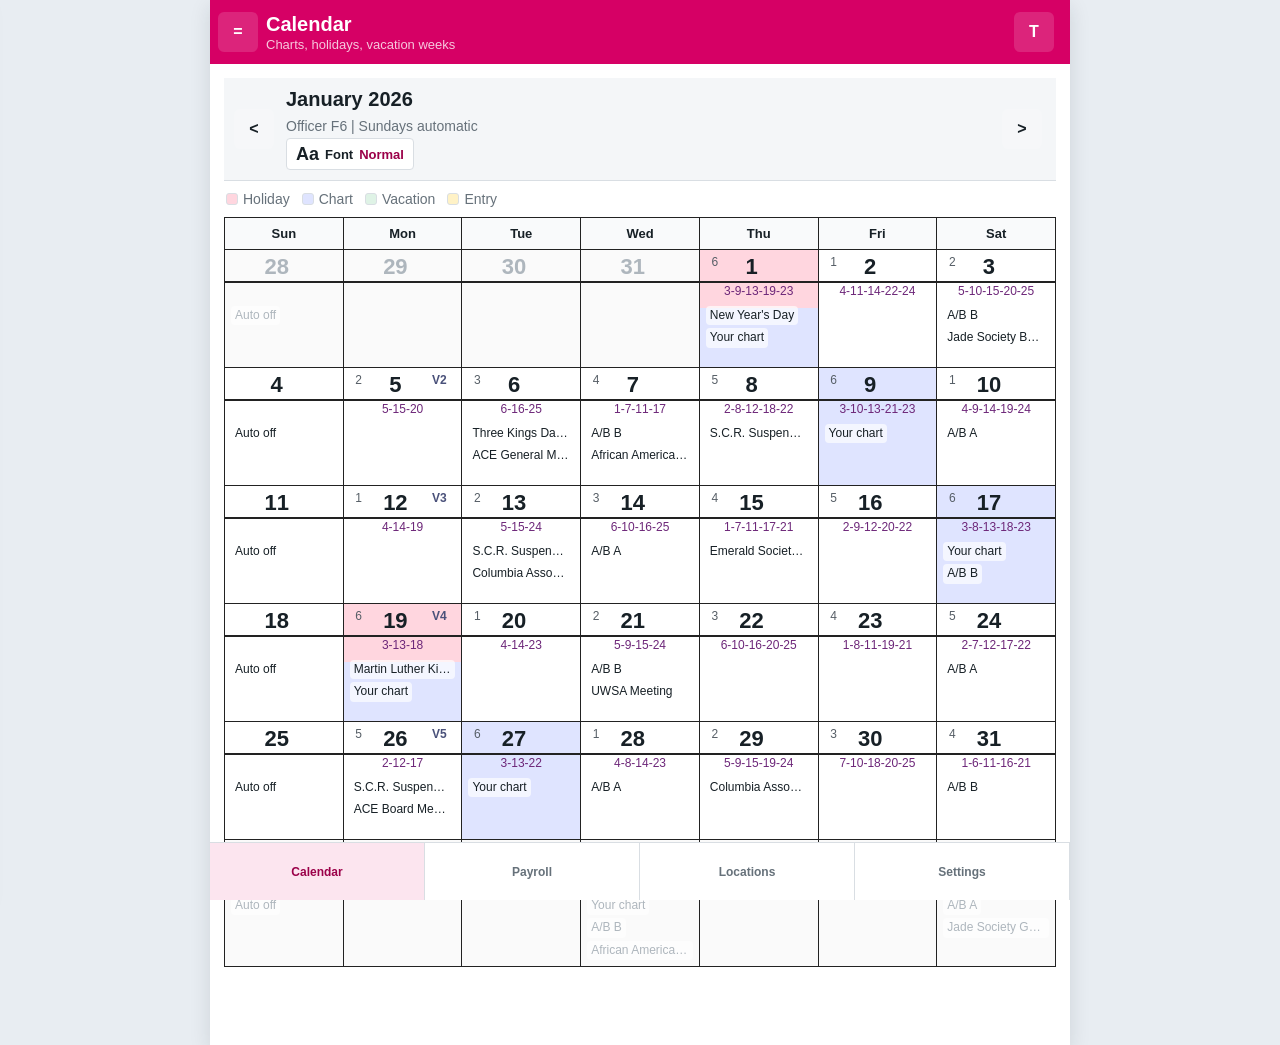
==== commit 24e2b1bb: "Add calendar font size control" ====
--- a/index.html
+++ b/index.html
@@ -54,9 +54,15 @@
       <section class="screen active" id="calendarScreen" aria-labelledby="calendarHeading">
         <div class="calendar-toolbar">
           <button class="step-button" id="prevMonth" aria-label="Previous month">&lt;</button>
-          <div>
+          <div class="calendar-toolbar-main">
             <h2 id="calendarHeading">January 2025</h2>
             <p id="calendarMode">Officer F6, Sundays automatic</p>
+            <button type="button" class="font-size-button" id="calendarFontButton" data-picker-control="calendarFontSize" aria-label="Change calendar font size">
+              <span class="font-size-icon" aria-hidden="true">Aa</span>
+              <span>Font</span>
+              <strong id="calendarFontDisplay">Normal</strong>
+            </button>
+            <select id="calendarFontSize" class="select-shadow"></select>
           </div>
           <button class="step-button" id="nextMonth" aria-label="Next month">&gt;</button>
         </div>
@@ -66,7 +72,9 @@
           <span><i class="swatch vacation"></i>Vacation</span>
           <span><i class="swatch entry"></i>Entry</span>
         </div>
-        <div class="calendar-grid" id="calendarGrid"></div>
+        <div class="calendar-scroll">
+          <div class="calendar-grid" id="calendarGrid"></div>
+        </div>
       </section>
 
       <section class="screen" id="payrollCalendarScreen" aria-labelledby="payrollCalendarHeading">
--- a/styles.css
+++ b/styles.css
@@ -84,7 +84,7 @@
 .title-block span {
   display: block;
   margin-top: 2px;
-  font-size: 12px;
+  font-size: 13px;
   color: rgba(255, 255, 255, 0.78);
 }
 
@@ -500,6 +500,69 @@
   background: var(--band);
 }
 
+#calendarScreen {
+  --calendar-mode-size: 14px;
+  --calendar-legend-size: 14px;
+  --calendar-weekday-size: 13px;
+  --calendar-date-size: 22px;
+  --calendar-code-size: 12px;
+  --calendar-tag-size: 12px;
+  --calendar-day-min-height: 118px;
+}
+
+#calendarScreen[data-calendar-font="tiny"] {
+  --calendar-mode-size: 11px;
+  --calendar-legend-size: 11px;
+  --calendar-weekday-size: 10px;
+  --calendar-date-size: 18px;
+  --calendar-code-size: 9px;
+  --calendar-tag-size: 9px;
+  --calendar-day-min-height: 92px;
+}
+
+#calendarScreen[data-calendar-font="small"] {
+  --calendar-mode-size: 12px;
+  --calendar-legend-size: 12px;
+  --calendar-weekday-size: 11px;
+  --calendar-date-size: 20px;
+  --calendar-code-size: 10px;
+  --calendar-tag-size: 10px;
+  --calendar-day-min-height: 104px;
+}
+
+#calendarScreen[data-calendar-font="big"] {
+  --calendar-mode-size: 16px;
+  --calendar-legend-size: 16px;
+  --calendar-weekday-size: 14px;
+  --calendar-date-size: 26px;
+  --calendar-code-size: 14px;
+  --calendar-tag-size: 14px;
+  --calendar-day-min-height: 142px;
+  --calendar-grid-min-width: 660px;
+}
+
+#calendarScreen[data-calendar-font="large"] {
+  --calendar-mode-size: 18px;
+  --calendar-legend-size: 18px;
+  --calendar-weekday-size: 16px;
+  --calendar-date-size: 30px;
+  --calendar-code-size: 16px;
+  --calendar-tag-size: 16px;
+  --calendar-day-min-height: 166px;
+  --calendar-grid-min-width: 760px;
+}
+
+#calendarScreen[data-calendar-font="extraLarge"] {
+  --calendar-mode-size: 20px;
+  --calendar-legend-size: 20px;
+  --calendar-weekday-size: 18px;
+  --calendar-date-size: 34px;
+  --calendar-code-size: 18px;
+  --calendar-tag-size: 18px;
+  --calendar-day-min-height: 192px;
+  --calendar-grid-min-width: 860px;
+}
+
 .screen-band {
   grid-template-columns: 1fr auto;
   min-height: 56px;
@@ -512,10 +575,40 @@
   letter-spacing: 0;
 }
 
+.calendar-toolbar-main {
+  display: grid;
+  gap: 4px;
+  justify-items: start;
+}
+
 .calendar-toolbar p {
   margin: 3px 0 0;
-  font-size: 12px;
+  font-size: var(--calendar-mode-size, 14px);
   color: var(--muted);
+}
+
+.font-size-button {
+  display: inline-grid;
+  grid-template-columns: auto auto auto;
+  align-items: center;
+  gap: 6px;
+  min-height: 32px;
+  border: 1px solid var(--line);
+  border-radius: 4px;
+  padding: 4px 9px;
+  color: var(--ink);
+  background: #fff;
+  font-size: 13px;
+  font-weight: 700;
+}
+
+.font-size-button strong {
+  color: var(--accent-dark);
+}
+
+.font-size-icon {
+  font-size: 18px;
+  line-height: 1;
 }
 
 .calendar-legend {
@@ -523,7 +616,7 @@
   gap: 12px;
   flex-wrap: wrap;
   padding: 10px 2px;
-  font-size: 12px;
+  font-size: var(--calendar-legend-size, 14px);
   color: var(--muted);
 }
 
@@ -559,9 +652,15 @@
 .calendar-grid {
   display: grid;
   grid-template-columns: repeat(7, minmax(0, 1fr));
+  min-width: var(--calendar-grid-min-width, 0);
   border: 1px solid var(--calendar-sheet-line);
   border-bottom: 0;
   border-right: 0;
+}
+
+.calendar-scroll {
+  overflow-x: auto;
+  -webkit-overflow-scrolling: touch;
 }
 
 .payroll-calendar-nav {
@@ -645,7 +744,7 @@
 .weekday {
   padding: 8px 2px;
   text-align: center;
-  font-size: 12px;
+  font-size: var(--calendar-weekday-size, 13px);
   font-weight: 700;
   background: #f9fafb;
 }
@@ -662,7 +761,7 @@
   display: flex;
   flex-direction: column;
   gap: 3px;
-  min-height: 118px;
+  min-height: var(--calendar-day-min-height, 118px);
   padding: 6px;
   background: var(--calendar-day-bg, #fff);
 }
@@ -740,7 +839,7 @@
 
 .date-row {
   display: grid;
-  grid-template-columns: 16px minmax(0, 1fr) 30px;
+  grid-template-columns: calc(var(--calendar-code-size, 12px) * 1.5) minmax(0, 1fr) calc(var(--calendar-code-size, 12px) * 2.7);
   align-items: start;
   gap: 2px;
   position: relative;
@@ -759,11 +858,11 @@
 
 .officer-code,
 .vacation-code {
-  min-height: 16px;
+  min-height: calc(var(--calendar-code-size, 12px) * 1.5);
   overflow: hidden;
   color: #565e66;
-  font-size: 10px;
-  line-height: 1;
+  font-size: var(--calendar-code-size, 12px);
+  line-height: 1.1;
   text-align: center;
 }
 
@@ -774,7 +873,7 @@
 
 .date-number {
   display: block;
-  font-size: 22px;
+  font-size: var(--calendar-date-size, 22px);
   font-weight: 700;
   line-height: 1;
   text-align: center;
@@ -782,12 +881,13 @@
 
 .sanitation-code {
   display: block;
-  min-height: 14px;
+  min-height: calc(var(--calendar-code-size, 12px) * 1.5);
   overflow: hidden;
   text-align: center;
   text-overflow: ellipsis;
   white-space: nowrap;
-  font-size: 10px;
+  font-size: var(--calendar-code-size, 12px);
+  line-height: 1.12;
   color: #6d2779;
 }
 
@@ -796,11 +896,12 @@
   width: fit-content;
   max-width: 100%;
   border-radius: 4px;
-  padding: 2px 4px;
+  padding: 3px 4px;
   overflow: hidden;
   text-overflow: ellipsis;
   white-space: nowrap;
-  font-size: 10px;
+  font-size: var(--calendar-tag-size, 12px);
+  line-height: 1.12;
   background: rgba(255, 255, 255, 0.68);
 }
 
@@ -1968,19 +2069,22 @@
   }
 
   .day {
-    min-height: 86px;
+    min-height: var(--calendar-day-min-height, 86px);
     padding: 4px;
   }
 
   .date-number {
-    font-size: 19px;
+    font-size: var(--calendar-date-size, 19px);
   }
 
   .officer-code,
   .vacation-code,
-  .sanitation-code,
+  .sanitation-code {
+    font-size: var(--calendar-code-size, 11px);
+  }
+
   .tag {
-    font-size: 9px;
+    font-size: var(--calendar-tag-size, 11px);
   }
 
   .segmented {
